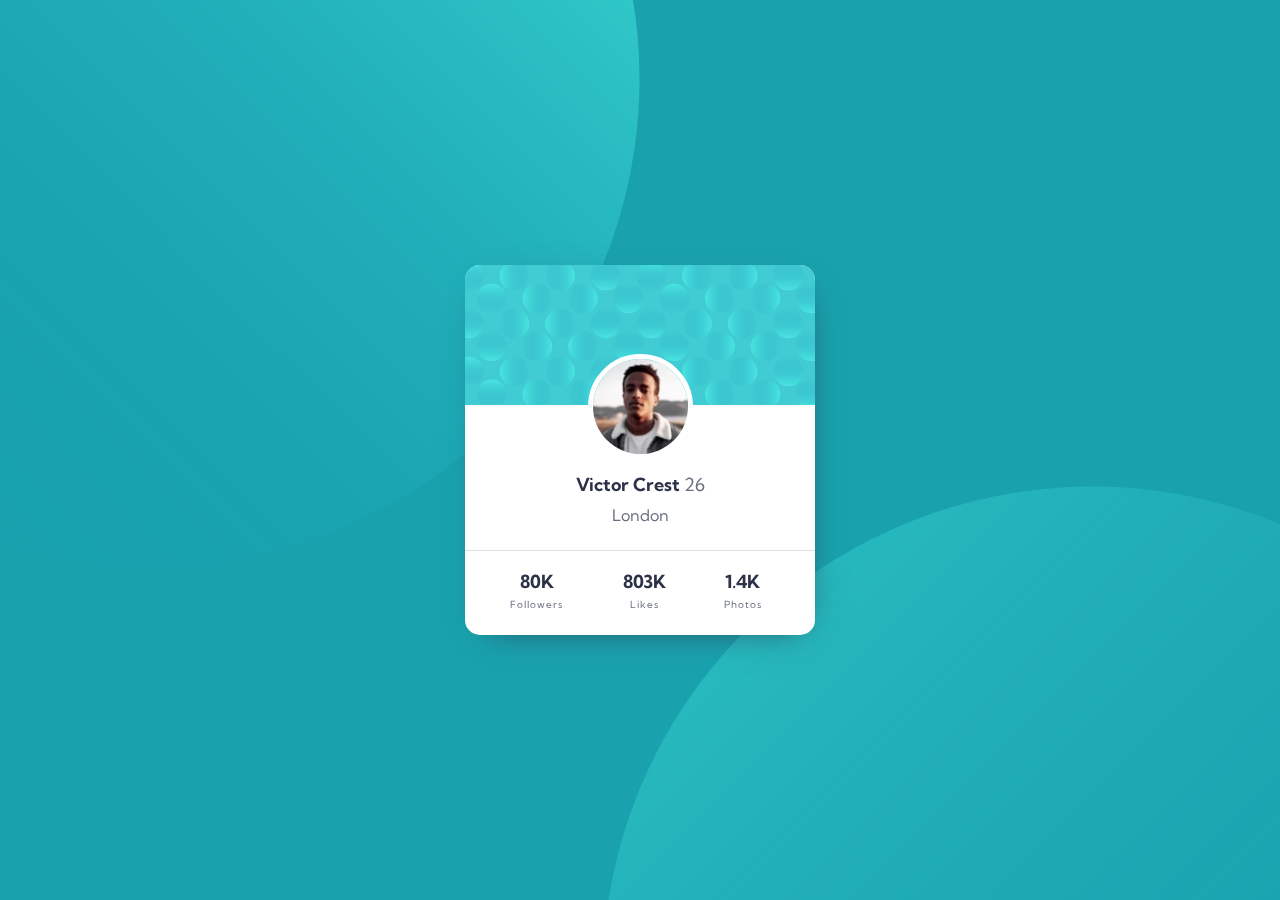
==== index.html @ 6c3d5c41 "recovery" ====
<!DOCTYPE html>
<html lang="en">
<head>
    <meta charset="UTF-8">
    <meta http-equiv="X-UA-Compatible" content="IE=edge">
    <meta name="viewport" content="width=device-width, initial-scale=1.0">
    <title>Card</title>
    <link rel="icon" href="./images/favicon-32x32.png" type="image/x-icon" />
    <link rel="stylesheet" href="./css/style.css">
</head>
<body>

    <section>
        <img src="./images/bg-pattern-top.svg" alt="background-image-top" class="top-img">
        <img src="./images/bg-pattern-bottom.svg" alt="background-image-bottom" class="bottom-img">
    </section>

    <section class="top">
        <div>
            <img src="images/bg-pattern-card.svg" alt="card-image-top" />
        </div>
        <div class="middle">
            <div class="profile-pic">
                <img class="vic-pic" src="images/image-victor.jpg" alt="Victor-pic" />
            </div>
            <div>
              <p class="name">Victor Crest <span class="age">26</span></p>
              <p class="city">London</p>
            </div>
        </div>

    <section class="bottom">
        <div class="statistics">
            <p class="number">80K</p>
            <p class="text move">Followers</p>
        </div>
        <div class="statistics">
            <p class="number">803K</p>
            <p class="text">Likes</p>
        </div>
        <div class="statistics">
            <p class="number">1.4K</p>
            <p class="text">Photos</p>
        </div>
    </section>
    </section>
</body>
</html>
---- css/style.css ----
@import url("https://fonts.googleapis.com/css2?family=Kumbh+Sans:wght@400;700&display=swap");
* {
  -webkit-box-sizing: border-box;
          box-sizing: border-box;
  margin: 0;
  padding: 0;
}

body {
  background-color: #19a2ae;
  font-family: 'Kumbh Sans', sans-serif;
  display: -webkit-box;
  display: -ms-flexbox;
  display: flex;
  -webkit-box-orient: vertical;
  -webkit-box-direction: normal;
      -ms-flex-direction: column;
          flex-direction: column;
  -webkit-box-pack: center;
      -ms-flex-pack: center;
          justify-content: center;
  -webkit-box-align: center;
      -ms-flex-align: center;
          align-items: center;
  min-height: 100vh;
}

.top-img {
  position: fixed;
  overflow: hidden;
  bottom: 37%;
  right: 50%;
}

.bottom-img {
  position: fixed;
  overflow: hidden;
  top: 54%;
  left: 47%;
}

.top {
  background-color: white;
  border-radius: 15px;
  height: 370px;
  width: 350px;
  overflow: hidden;
  display: -webkit-box;
  display: -ms-flexbox;
  display: flex;
  -webkit-box-orient: vertical;
  -webkit-box-direction: normal;
      -ms-flex-direction: column;
          flex-direction: column;
  z-index: 1;
  -webkit-box-shadow: 5px 10px 35px -20px #2d3248;
          box-shadow: 5px 10px 35px -20px #2d3248;
}

.top .middle {
  display: -webkit-box;
  display: -ms-flexbox;
  display: flex;
  -webkit-box-orient: vertical;
  -webkit-box-direction: normal;
      -ms-flex-direction: column;
          flex-direction: column;
  -webkit-box-align: center;
      -ms-flex-align: center;
          align-items: center;
}

.top .vic-pic {
  border-radius: 50%;
  margin-top: -55px;
  border: 5px solid white;
  width: 105px;
  background-color: white;
}

.top .name {
  font-size: 18px;
  font-weight: 700;
  color: #2d3248;
  margin-top: 10px;
}

.top .age {
  color: #6a6f81;
  font-weight: 400;
}

.top .city {
  color: #6a6f81;
  display: -webkit-box;
  display: -ms-flexbox;
  display: flex;
  -webkit-box-pack: center;
      -ms-flex-pack: center;
          justify-content: center;
  margin-top: 9px;
}

.bottom {
  border-top: 0.2px solid rgba(219, 219, 219, 0.883);
  margin-top: 25px;
  margin-bottom: 10px;
  display: -webkit-box;
  display: -ms-flexbox;
  display: flex;
  -webkit-box-pack: space-evenly;
      -ms-flex-pack: space-evenly;
          justify-content: space-evenly;
  -webkit-box-align: center;
      -ms-flex-align: center;
          align-items: center;
  font-size: 18px;
  height: 100%;
}

.bottom .statistics {
  display: -webkit-box;
  display: -ms-flexbox;
  display: flex;
  -webkit-box-orient: vertical;
  -webkit-box-direction: normal;
      -ms-flex-direction: column;
          flex-direction: column;
  -webkit-box-pack: center;
      -ms-flex-pack: center;
          justify-content: center;
}

.bottom .number {
  color: #2d3248;
  font-weight: 700;
  margin: 5px;
}

.bottom .text {
  font-size: 10px;
  color: #6a6f81;
  letter-spacing: 1px;
  text-align: center;
}

.bottom .move {
  position: relative;
  right: 5px;
}

@media only screen and (max-width: 375px) {
  .top {
    width: 87%;
  }
  .bottom-img {
    position: fixed;
    left: 35%;
    top: 46%;
  }
  .top-img {
    position: fixed;
    bottom: 37%;
    right: 43%;
  }
}
/*# sourceMappingURL=style.css.map */
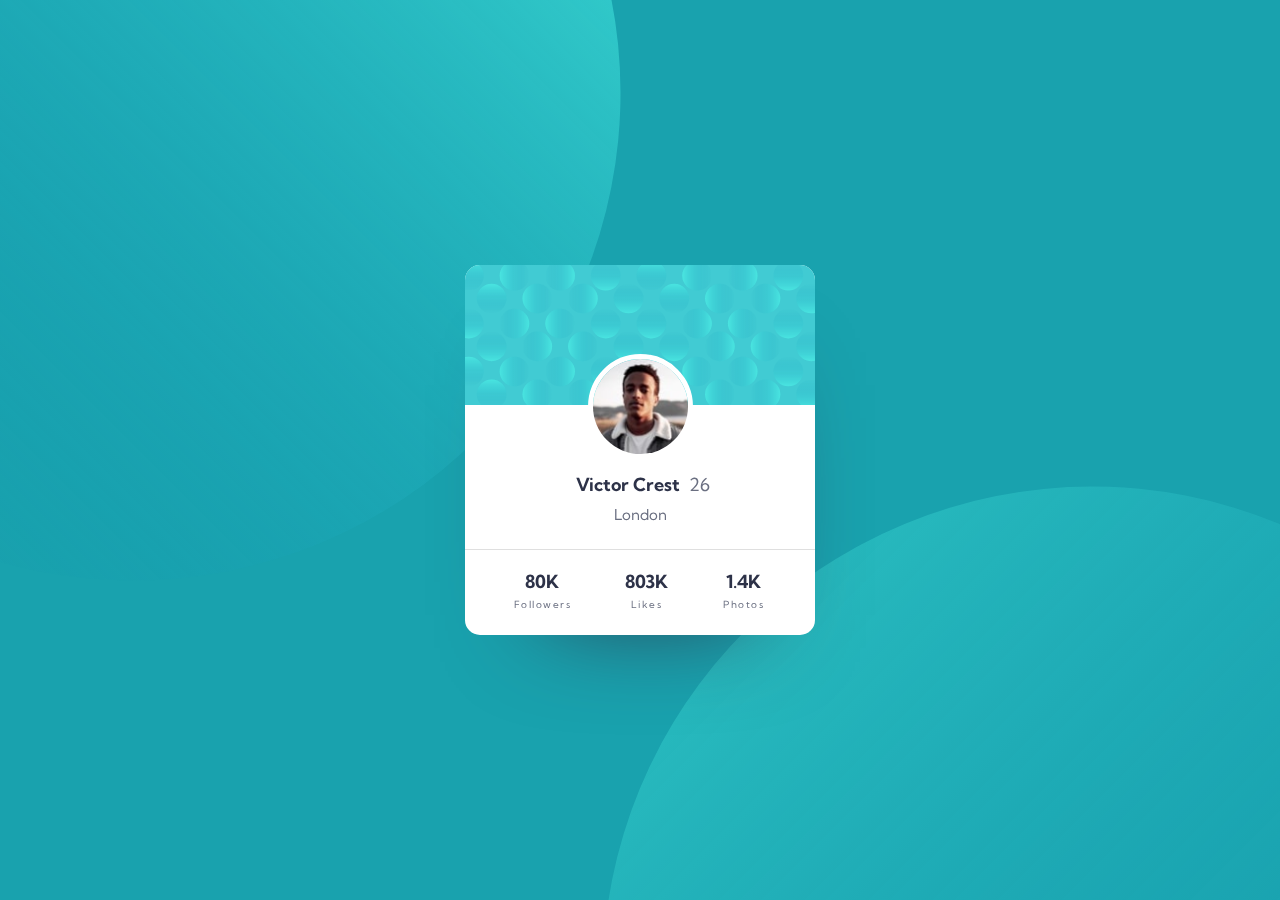
==== commit 6992fe05: "." ====
--- a/index.html
+++ b/index.html
@@ -1,48 +1,55 @@
 <!DOCTYPE html>
 <html lang="en">
-<head>
-    <meta charset="UTF-8">
-    <meta http-equiv="X-UA-Compatible" content="IE=edge">
-    <meta name="viewport" content="width=device-width, initial-scale=1.0">
+  <head>
+    <meta charset="UTF-8" />
+    <meta http-equiv="X-UA-Compatible" content="IE=edge" />
+    <meta name="viewport" content="width=device-width, initial-scale=1.0" />
     <title>Card</title>
     <link rel="icon" href="./images/favicon-32x32.png" type="image/x-icon" />
-    <link rel="stylesheet" href="./css/style.css">
-</head>
-<body>
-
+    <link rel="stylesheet" href="./css/style.css" />
+  </head>
+  <body>
     <section>
-        <img src="./images/bg-pattern-top.svg" alt="background-image-top" class="top-img">
-        <img src="./images/bg-pattern-bottom.svg" alt="background-image-bottom" class="bottom-img">
+      <img
+        src="./images/bg-pattern-top.svg"
+        alt="background-image-top"
+        class="top-img"
+      />
+      <img
+        src="./images/bg-pattern-bottom.svg"
+        alt="background-image-bottom"
+        class="bottom-img"
+      />
     </section>
 
     <section class="top">
+      <div>
+        <img src="images/bg-pattern-card.svg" alt="card-image-top" />
+      </div>
+      <div class="middle">
+        <div class="profile-pic">
+          <img class="vic-pic" src="images/image-victor.jpg" alt="Victor-pic" />
+        </div>
         <div>
-            <img src="images/bg-pattern-card.svg" alt="card-image-top" />
+          <p class="name">Victor Crest <span class="age">26</span></p>
+          <p class="city">London</p>
         </div>
-        <div class="middle">
-            <div class="profile-pic">
-                <img class="vic-pic" src="images/image-victor.jpg" alt="Victor-pic" />
-            </div>
-            <div>
-              <p class="name">Victor Crest <span class="age">26</span></p>
-              <p class="city">London</p>
-            </div>
-        </div>
+      </div>
 
-    <section class="bottom">
+      <section class="bottom">
         <div class="statistics">
-            <p class="number">80K</p>
-            <p class="text move">Followers</p>
+          <p class="number">80K</p>
+          <p class="text">Followers</p>
         </div>
         <div class="statistics">
-            <p class="number">803K</p>
-            <p class="text">Likes</p>
+          <p class="number">803K</p>
+          <p class="text">Likes</p>
         </div>
         <div class="statistics">
-            <p class="number">1.4K</p>
-            <p class="text">Photos</p>
+          <p class="number">1.4K</p>
+          <p class="text">Photos</p>
         </div>
+      </section>
     </section>
-    </section>
-</body>
-</html>+  </body>
+</html>
--- a/css/style.css
+++ b/css/style.css
@@ -1,35 +1,35 @@
 @import url("https://fonts.googleapis.com/css2?family=Kumbh+Sans:wght@400;700&display=swap");
 * {
   -webkit-box-sizing: border-box;
-          box-sizing: border-box;
+  box-sizing: border-box;
   margin: 0;
   padding: 0;
 }
 
 body {
   background-color: #19a2ae;
-  font-family: 'Kumbh Sans', sans-serif;
+  font-family: "Kumbh Sans", sans-serif;
   display: -webkit-box;
   display: -ms-flexbox;
   display: flex;
   -webkit-box-orient: vertical;
   -webkit-box-direction: normal;
-      -ms-flex-direction: column;
-          flex-direction: column;
+  -ms-flex-direction: column;
+  flex-direction: column;
   -webkit-box-pack: center;
-      -ms-flex-pack: center;
-          justify-content: center;
+  -ms-flex-pack: center;
+  justify-content: center;
   -webkit-box-align: center;
-      -ms-flex-align: center;
-          align-items: center;
+  -ms-flex-align: center;
+  align-items: center;
   min-height: 100vh;
 }
 
 .top-img {
   position: fixed;
   overflow: hidden;
-  bottom: 37%;
-  right: 50%;
+  bottom: 35.5%;
+  right: 51.5%;
 }
 
 .bottom-img {
@@ -50,11 +50,11 @@
   display: flex;
   -webkit-box-orient: vertical;
   -webkit-box-direction: normal;
-      -ms-flex-direction: column;
-          flex-direction: column;
+  -ms-flex-direction: column;
+  flex-direction: column;
   z-index: 1;
-  -webkit-box-shadow: 5px 10px 35px -20px #2d3248;
-          box-shadow: 5px 10px 35px -20px #2d3248;
+  -webkit-box-shadow: 10px 50px 100px -70px #2d3248;
+  box-shadow: 10px 50px 100px -70px #2d3248;
 }
 
 .top .middle {
@@ -63,11 +63,11 @@
   display: flex;
   -webkit-box-orient: vertical;
   -webkit-box-direction: normal;
-      -ms-flex-direction: column;
-          flex-direction: column;
+  -ms-flex-direction: column;
+  flex-direction: column;
   -webkit-box-align: center;
-      -ms-flex-align: center;
-          align-items: center;
+  -ms-flex-align: center;
+  align-items: center;
 }
 
 .top .vic-pic {
@@ -88,6 +88,8 @@
 .top .age {
   color: #6a6f81;
   font-weight: 400;
+  position: relative;
+  left: 5px;
 }
 
 .top .city {
@@ -96,9 +98,10 @@
   display: -ms-flexbox;
   display: flex;
   -webkit-box-pack: center;
-      -ms-flex-pack: center;
-          justify-content: center;
+  -ms-flex-pack: center;
+  justify-content: center;
   margin-top: 9px;
+  font-size: 15px;
 }
 
 .bottom {
@@ -109,11 +112,11 @@
   display: -ms-flexbox;
   display: flex;
   -webkit-box-pack: space-evenly;
-      -ms-flex-pack: space-evenly;
-          justify-content: space-evenly;
+  -ms-flex-pack: space-evenly;
+  justify-content: space-evenly;
   -webkit-box-align: center;
-      -ms-flex-align: center;
-          align-items: center;
+  -ms-flex-align: center;
+  align-items: center;
   font-size: 18px;
   height: 100%;
 }
@@ -124,44 +127,47 @@
   display: flex;
   -webkit-box-orient: vertical;
   -webkit-box-direction: normal;
-      -ms-flex-direction: column;
-          flex-direction: column;
+  -ms-flex-direction: column;
+  flex-direction: column;
   -webkit-box-pack: center;
-      -ms-flex-pack: center;
-          justify-content: center;
+  -ms-flex-pack: center;
+  justify-content: center;
 }
 
 .bottom .number {
   color: #2d3248;
   font-weight: 700;
   margin: 5px;
+  text-align: center;
 }
 
 .bottom .text {
   font-size: 10px;
   color: #6a6f81;
-  letter-spacing: 1px;
+  letter-spacing: 1.5px;
   text-align: center;
-}
-
-.bottom .move {
-  position: relative;
-  right: 5px;
 }
 
 @media only screen and (max-width: 375px) {
   .top {
     width: 87%;
+    -webkit-box-shadow: 1px 15px 100px -40px #2d3248;
+    box-shadow: 1px 15px 100px -40px #2d3248;
   }
   .bottom-img {
     position: fixed;
     left: 35%;
     top: 46%;
+    opacity: 0.8;
   }
   .top-img {
     position: fixed;
     bottom: 37%;
     right: 43%;
+    opacity: 0.4;
+  }
+  .city {
+    font-size: 15px;
   }
 }
-/*# sourceMappingURL=style.css.map */+/*# sourceMappingURL=style.css.map */
